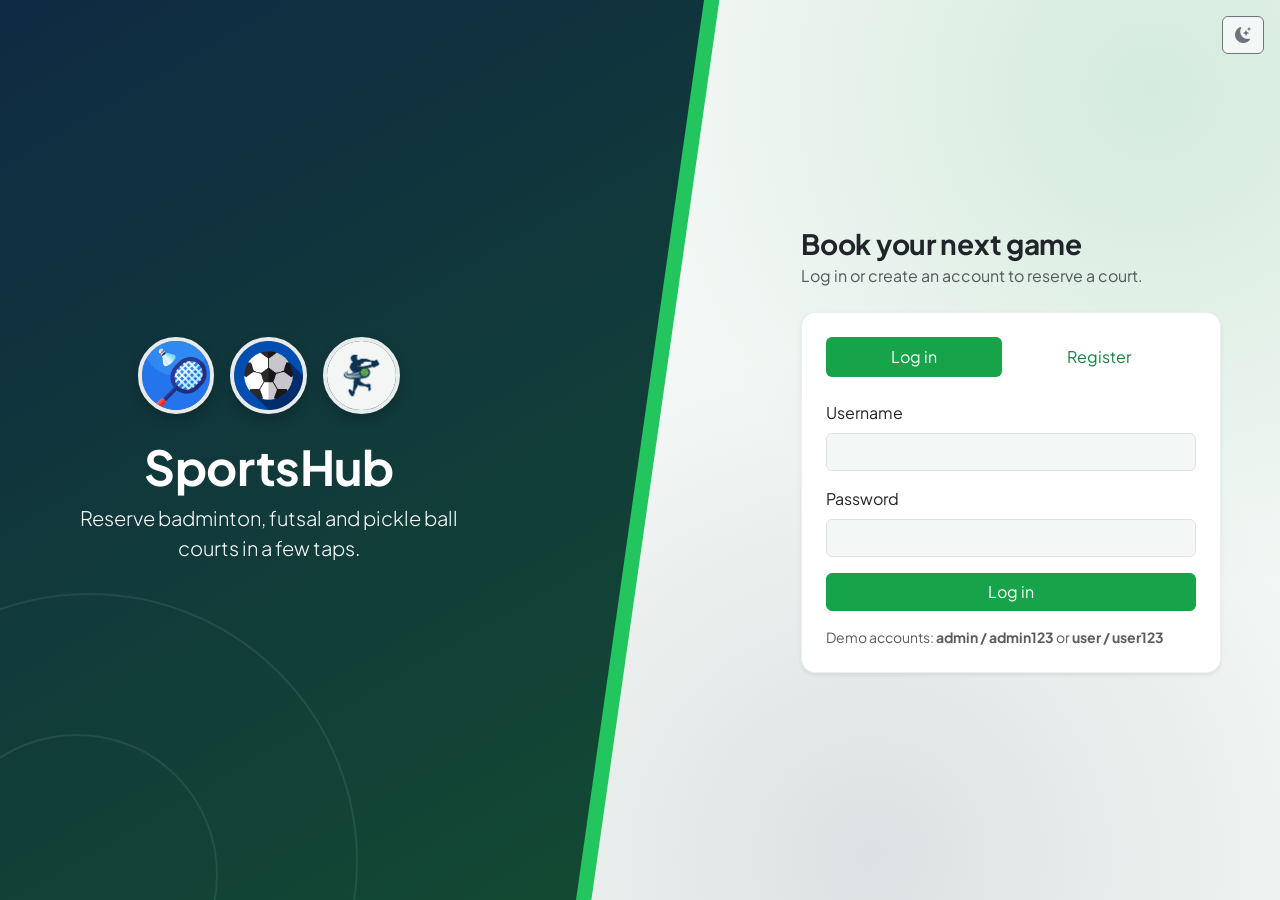
==== booking-form.html @ 06703bf8 "first commit" ====
<!DOCTYPE html>
<html lang="en" data-bs-theme="light">
<head>
  <meta charset="UTF-8">
  <meta name="viewport" content="width=device-width, initial-scale=1">
  <title>New Booking | SportsHub Sports Complex</title>
  <meta name="description" content="Reserve a court by choosing sport, court, date and time slot.">
  <meta name="author" content="SportsHub Student Project">
  <!-- Bootstrap 5.3.3 and Bootstrap Icons 1.11.3 are pinned to exact versions -->
  <link href="https://cdn.jsdelivr.net/npm/bootstrap@5.3.3/dist/css/bootstrap.min.css" rel="stylesheet">
  <link href="https://cdn.jsdelivr.net/npm/bootstrap-icons@1.11.3/font/bootstrap-icons.min.css" rel="stylesheet">
  <link href="css/style.css" rel="stylesheet">
  <script src="js/data.js"></script>
  <script src="js/main.js"></script>
</head>
<body data-page="newbooking">
  <div id="app-nav"></div>
  <main class="container py-4" style="max-width:720px">
    <header class="mb-4"><h1 class="h3 fw-bold mb-1">New booking</h1><p class="text-body-secondary mb-0">Choose how long you want to play (1 to 4 hours). Times that clash with another booking are greyed out.</p></header>
    <div id="formAlert" class="alert alert-danger d-none" role="alert"></div>
    <section class="card"><div class="card-body p-4">
      <form id="bookForm" novalidate>
        <div class="row g-3">
          <div class="col-12"><label class="form-label" for="bfName">Booked by</label>
            <input class="form-control" id="bfName" required><div class="invalid-feedback">Enter a name for this booking.</div></div>
          <div class="col-md-6"><label class="form-label" for="bfSport">Sport</label>
            <select class="form-select" id="bfSport" required><option value="">Choose a sport</option></select>
            <div class="invalid-feedback">Choose a sport.</div></div>
          <div class="col-md-6"><label class="form-label" for="bfFacility">Court</label>
            <select class="form-select" id="bfFacility" required><option value="">Choose a sport first</option></select>
            <div class="invalid-feedback">Choose a court.</div></div>
          <div class="col-md-6"><label class="form-label" for="bfDate">Date</label>
            <input type="date" class="form-control" id="bfDate" required><div class="invalid-feedback">Choose today or a future date.</div></div>
          <div class="col-md-6"><label class="form-label" for="bfDuration">How long</label>
            <select class="form-select" id="bfDuration" required></select></div>
          <div class="col-12"><label class="form-label" for="bfSlot">Start time</label>
            <select class="form-select" id="bfSlot" required><option value="">Choose a court first</option></select>
            <div class="invalid-feedback">Choose an open start time.</div></div>
        </div>
        <div class="d-flex justify-content-between align-items-center mt-4 pt-3 border-top">
          <div><div class="small text-body-secondary">Total</div><div class="fs-4 fw-bold" id="bfPrice">RM 0.00</div><div class="small text-body-secondary" id="bfNote"></div></div>
          <button class="btn btn-primary px-4" type="submit">Confirm booking</button>
        </div>
      </form>
    </div></section>
  </main>
  <script src="https://cdn.jsdelivr.net/npm/bootstrap@5.3.3/dist/js/bootstrap.bundle.min.js"></script>
  <script src="js/pages.js"></script>
</body>
</html>
---- css/style.css ----
/* ==========================================================
   SportsHub - custom styles on top of Bootstrap 5.3.3
   Light theme by default, dark theme via data-bs-theme="dark"
   ========================================================== */
@import url('https://fonts.googleapis.com/css2?family=Plus+Jakarta+Sans:wght@400;500;600;700;800&display=swap');

/* --- Theme tokens: brand green replaces Bootstrap blue --- */
:root{
  --bs-body-font-family:'Plus Jakarta Sans',system-ui,-apple-system,'Segoe UI',sans-serif;
  --bs-primary:#16a34a; --bs-primary-rgb:22,163,74;
  --bs-link-color:#15803d; --bs-link-hover-color:#166534;
  --bs-body-bg:#f3f7f5;
}
[data-bs-theme=dark]{
  --bs-body-bg:#0b1620; --bs-body-color:#dbe4ec;
  --bs-link-color:#4ade80; --bs-link-hover-color:#86efac;
}
.btn-primary{--bs-btn-bg:#16a34a;--bs-btn-border-color:#16a34a;--bs-btn-hover-bg:#15803d;--bs-btn-hover-border-color:#15803d;--bs-btn-active-bg:#166534;--bs-btn-active-border-color:#166534;--bs-btn-disabled-bg:#16a34a;--bs-btn-disabled-border-color:#16a34a}
.btn-outline-primary{--bs-btn-color:#16a34a;--bs-btn-border-color:#16a34a;--bs-btn-hover-bg:#16a34a;--bs-btn-hover-border-color:#16a34a;--bs-btn-active-bg:#15803d;--bs-btn-active-border-color:#15803d}
.nav-pills{--bs-nav-pills-link-active-bg:#16a34a}
.form-control:focus,.form-select:focus{border-color:#4ade80;box-shadow:0 0 0 .25rem rgba(22,163,74,.2)}

/* --- Cards: white in light mode, deep navy in dark mode --- */
.card{--bs-card-bg:#fff;border:1px solid rgba(15,42,67,.08);border-radius:.9rem}
[data-bs-theme=dark] .card{--bs-card-bg:#13222f;border-color:rgba(255,255,255,.08)}
.navbar .nav-link.active{color:var(--bs-primary)!important;font-weight:700}
h1,h2,h3,h4,.fw-bold{letter-spacing:-.01em}

/* ==========================================================
   CHANGE 2 - Collapsible desktop navbar (trophy toggle)
   >= 992px : only the trophy shows; clicking it slides the links out to the right
   <  992px : unchanged Bootstrap hamburger behaviour
   ========================================================== */
.nav-trophy{width:2.6rem;height:2.6rem;align-items:center;justify-content:center;flex-shrink:0;
  border:0;border-radius:.75rem;font-size:1.25rem;line-height:1;cursor:pointer;
  color:var(--bs-primary);background:rgba(22,163,74,.12);
  transition:background-color .2s ease,color .2s ease,transform .15s ease,box-shadow .2s ease}
.nav-trophy:hover{background:rgba(22,163,74,.24);transform:translateY(-1px)}      /* hover */
.nav-trophy:active{transform:scale(.92)}                                           /* pressed */
.nav-trophy:focus-visible{outline:0;box-shadow:0 0 0 .25rem rgba(22,163,74,.4)}    /* keyboard focus */
.nav-trophy[aria-expanded="true"]{background:var(--bs-primary);color:#fff}         /* open state */
.nav-trophy .bi{transition:transform .35s ease}
.nav-trophy[aria-expanded="true"] .bi{transform:rotate(-12deg) scale(1.08)}

@media (min-width:992px){
  /* Slide animation: the wrapper grows from 0fr to 1fr, the inner box clips the links while it grows */
  .nav-links{display:grid;grid-template-columns:0fr;opacity:0;visibility:hidden;
    transition:grid-template-columns .4s cubic-bezier(.4,0,.2,1),opacity .3s ease,visibility 0s linear .4s}
  .nav-links.is-open{grid-template-columns:1fr;opacity:1;visibility:visible;
    transition:grid-template-columns .4s cubic-bezier(.4,0,.2,1),opacity .3s ease .05s,visibility 0s}
  .nav-links-inner{min-width:0;overflow:hidden}
  .nav-links .navbar-nav{white-space:nowrap}
}
@media (prefers-reduced-motion:reduce){
  .nav-links,.nav-links.is-open,.nav-trophy,.nav-trophy .bi{transition:none}
}

/* ==========================================================
   CHANGE 1 - Diagonal split-screen login page
   Desktop: hero clipped with clip-path polygon(0 0, 55% 0, 45% 100%, 0 100%).
   The edge runs from 55% (top) to 45% (bottom), so each half covers exactly 50% of the screen.
   The right half is simply the container background, so there is no seam between the two halves.
   ========================================================== */
.theme-fab{position:fixed;top:1rem;right:1rem;z-index:1050;background:var(--bs-body-bg)}

.auth-split{position:relative;min-height:100vh;min-height:100dvh;overflow:hidden;
  background:
    radial-gradient(circle at 90% 10%,rgba(22,163,74,.14),transparent 36%),
    radial-gradient(circle at 68% 95%,rgba(15,42,67,.10),transparent 42%),
    var(--bs-body-bg)}
[data-bs-theme=dark] .auth-split{background:
    radial-gradient(circle at 90% 10%,rgba(34,197,94,.14),transparent 36%),
    radial-gradient(circle at 68% 95%,rgba(56,189,248,.08),transparent 42%),
    var(--bs-body-bg)}

/* Left half (hero) + thin accent line that follows the same diagonal */
.auth-hero,.auth-accent{position:absolute;inset:0}
.auth-accent{background:#22c55e;clip-path:polygon(0 0,56.2% 0,46.2% 100%,0 100%);
  animation:accentReveal .9s cubic-bezier(.22,1,.36,1) .25s both}
.auth-hero{display:flex;align-items:center;color:#fff;
  background:linear-gradient(150deg,#0f2a43 0%,#14532d 100%);
  clip-path:polygon(0 0,55% 0,45% 100%,0 100%);
  animation:heroReveal .9s cubic-bezier(.22,1,.36,1) .1s both}
/* Court-style circle outlines as quiet decoration */
.auth-hero::before,.auth-hero::after{content:"";position:absolute;border-radius:50%;border:2px solid rgba(255,255,255,.08);pointer-events:none}
.auth-hero::before{width:42vw;height:42vw;left:-14vw;bottom:-18vw}
.auth-hero::after{width:22vw;height:22vw;left:-5vw;bottom:-9vw}
/* Content width (42%) stays inside the diagonal at every height */
.auth-hero-content{position:relative;width:42%;padding:3rem 2.5rem;text-align:center;
  animation:fadeUp .7s ease .55s both}
.auth-hero .sport-row{display:flex;justify-content:center;gap:1rem}
.auth-hero .sport-row img{width:clamp(4rem,6vw,7rem);height:clamp(4rem,6vw,7rem);object-fit:cover;
  border:.25rem solid rgba(255,255,255,.9);border-radius:50%;box-shadow:0 .35rem .8rem rgba(0,0,0,.2)}

/* Right half: form */
.auth-main{position:relative;z-index:2;width:42%;margin-left:auto;min-height:100vh;min-height:100dvh;
  display:flex;align-items:center;justify-content:center;padding:3rem 2.5rem}
.auth-panel{width:100%;max-width:420px;animation:slideIn .7s ease .45s both}

/* One-time load animations */
@keyframes heroReveal{from{clip-path:polygon(0 0,0 0,0 100%,0 100%)}to{clip-path:polygon(0 0,55% 0,45% 100%,0 100%)}}
@keyframes accentReveal{from{clip-path:polygon(0 0,0 0,0 100%,0 100%)}to{clip-path:polygon(0 0,56.2% 0,46.2% 100%,0 100%)}}
@keyframes fadeUp{from{opacity:0;transform:translateY(14px)}to{opacity:1;transform:none}}
@keyframes slideIn{from{opacity:0;transform:translateX(24px)}to{opacity:1;transform:none}}
@keyframes fadeIn{from{opacity:0}to{opacity:1}}

/* Mobile + tablet: remove the diagonal and stack hero above the form */
@media (max-width:991.98px){
  .auth-split{display:flex;flex-direction:column}
  .auth-accent{display:none}
  .auth-hero{position:relative;inset:auto;clip-path:none;animation:fadeIn .6s ease both}
  .auth-hero::before,.auth-hero::after{display:none}
  .auth-hero-content{width:100%;padding:3.5rem 1.5rem 2rem;animation:none}
  .auth-hero .display-5{font-size:2rem}
  .auth-hero .sport-row{margin-bottom:1rem!important}
  .auth-hero .sport-row img{width:4rem;height:4rem}
  .auth-main{width:100%;min-height:0;padding:2rem 1.25rem 3rem}
  .auth-panel{animation:slideIn .6s ease .2s both}
}
@media (prefers-reduced-motion:reduce){
  .auth-hero,.auth-accent,.auth-hero-content,.auth-panel{animation:none!important}
}

/* --- Dashboard stat cards --- */
.stat-icon{width:3rem;height:3rem;border-radius:.8rem;display:grid;place-items:center;font-size:1.4rem}
.chart-box{position:relative;height:290px}

/* --- Facility cards: each sport has its own banner colour --- */
.facility-banner{height:110px;display:grid;place-items:center;border-radius:.9rem .9rem 0 0}
.facility-banner img{width:6rem;height:6rem;object-fit:cover;border:.25rem solid rgba(255,255,255,.9);border-radius:50%;box-shadow:0 .35rem .8rem rgba(0,0,0,.2)}
.sport-badminton{background:linear-gradient(135deg,#16a34a,#86efac)}
.sport-futsal{background:linear-gradient(135deg,#0369a1,#38bdf8)}
.sport-pickleball{background:linear-gradient(135deg,#d97706,#fcd34d)}

/* --- Tables: keep them scrollable on small screens --- */
.table>:not(caption)>*>*{padding:.8rem .9rem}
.table thead th{font-weight:600;white-space:nowrap}
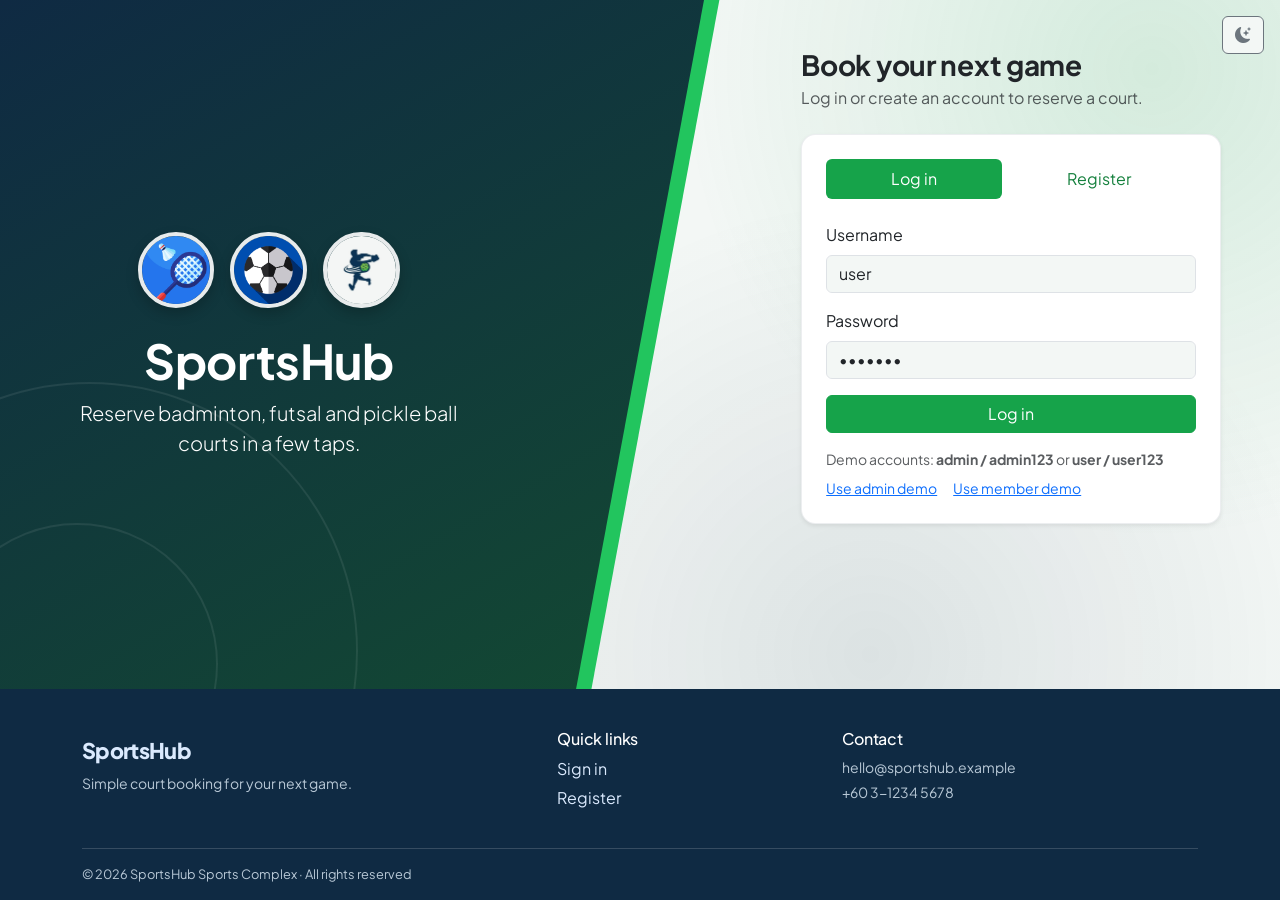
==== commit d787c90b: "enhancement to all layout" ====
--- a/booking-form.html
+++ b/booking-form.html
@@ -6,6 +6,11 @@
   <title>New Booking | SportsHub Sports Complex</title>
   <meta name="description" content="Reserve a court by choosing sport, court, date and time slot.">
   <meta name="author" content="SportsHub Student Project">
+  <link rel="icon" href="images/bad1.png" type="image/png">
+  <meta property="og:type" content="website">
+  <meta property="og:title" content="New Booking | SportsHub Sports Complex">
+  <meta property="og:description" content="Reserve a SportsHub court with live availability and peak pricing.">
+  <meta property="og:image" content="images/bad1.png">
   <!-- Bootstrap 5.3.3 and Bootstrap Icons 1.11.3 are pinned to exact versions -->
   <link href="https://cdn.jsdelivr.net/npm/bootstrap@5.3.3/dist/css/bootstrap.min.css" rel="stylesheet">
   <link href="https://cdn.jsdelivr.net/npm/bootstrap-icons@1.11.3/font/bootstrap-icons.min.css" rel="stylesheet">
--- a/css/style.css
+++ b/css/style.css
@@ -135,3 +135,18 @@
 /* --- Tables: keep them scrollable on small screens --- */
 .table>:not(caption)>*>*{padding:.8rem .9rem}
 .table thead th{font-weight:600;white-space:nowrap}
+
+/* --- Shared footer --- */
+.site-footer{margin-top:auto;padding:2.5rem 0 1rem;background:#0f2a43;color:#b8c8d6}
+.site-footer a{display:block;width:max-content;color:#dbeafe;text-decoration:none;margin:.35rem 0}
+.site-footer a:hover,.site-footer a:focus-visible{color:#86efac}
+.site-footer p{font-size:.875rem}
+.footer-brand{font-size:1.35rem;font-weight:800;letter-spacing:-.03em}
+.footer-bottom{margin-top:2rem;padding-top:1rem;border-top:1px solid rgba(255,255,255,.16);font-size:.8rem}
+.auth-page{display:flex;flex-direction:column;min-height:100vh}
+.auth-page .auth-split{flex:1;min-height:0}
+.auth-page .auth-main{min-height:0}
+@media (max-width:991.98px){
+  .auth-page .auth-split{flex:none}
+  .site-footer{padding-top:2rem}
+}
